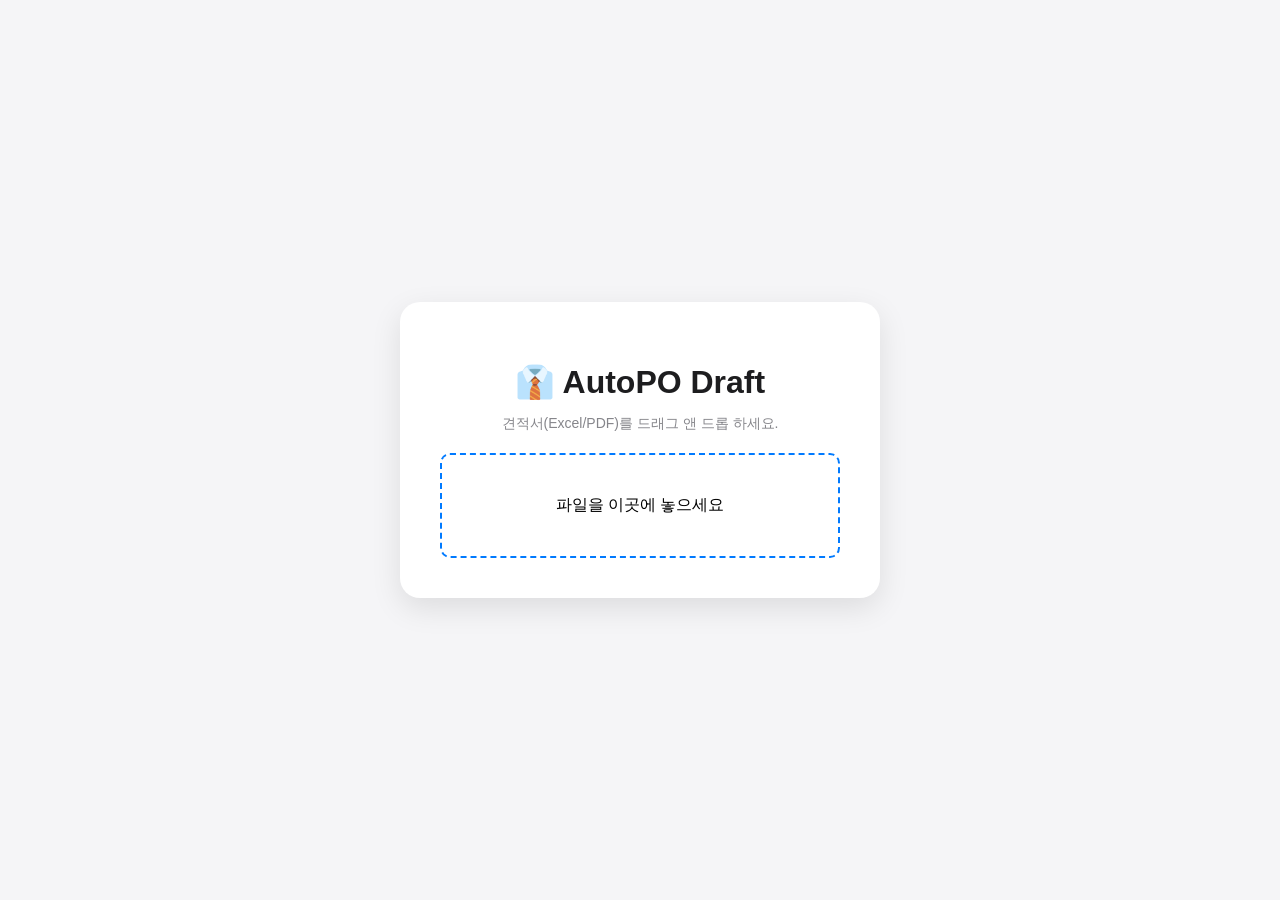
==== web/index.html @ cdefd4e7 "[20260519_feat] Flask 웹 라우팅 및 드래그 앤 드롭 UI 병렬 구현" ====
<!DOCTYPE html>
<html lang="ko">
<head>
    <meta charset="UTF-8">
    <title>AutoPO Draft Master</title>
    <style>
        body { font-family: -apple-system, sans-serif; background: #f5f5f7; display: flex; justify-content: center; align-items: center; height: 100vh; margin: 0; }
        .card { background: white; padding: 40px; border-radius: 20px; box-shadow: 0 10px 30px rgba(0,0,0,0.1); text-align: center; width: 400px; }
        .dropzone { border: 2px dashed #007aff; border-radius: 10px; padding: 40px 20px; cursor: pointer; transition: 0.3s; margin-top: 20px; }
        .dropzone:hover { background: #e8f2ff; }
        h1 { color: #1d1d1f; margin-bottom: 5px; }
        p { color: #86868b; font-size: 14px; }
        #loader { display: none; margin-top: 20px; color: #007aff; font-weight: bold; }
    </style>
</head>
<body>
    <div class="card">
        <h1>👔 AutoPO Draft</h1>
        <p>견적서(Excel/PDF)를 드래그 앤 드롭 하세요.</p>
        <div class="dropzone" id="dropzone">파일을 이곳에 놓으세요</div>
        <div id="loader">변환 중... ⏳</div>
    </div>
    <script>
        const dropzone = document.getElementById('dropzone');
        const loader = document.getElementById('loader');
        
        dropzone.ondragover = e => { e.preventDefault(); dropzone.style.background = '#e8f2ff'; };
        dropzone.ondragleave = e => { e.preventDefault(); dropzone.style.background = 'transparent'; };
        dropzone.ondrop = async e => {
            e.preventDefault();
            dropzone.style.background = 'transparent';
            const file = e.dataTransfer.files[0];
            if (!file) return;
            
            const formData = new FormData();
            formData.append('file', file);
            
            loader.style.display = 'block';
            dropzone.style.display = 'none';
            
            try {
                const res = await fetch('/upload', { method: 'POST', body: formData });
                if (!res.ok) throw new Error("변환 실패");
                const blob = await res.blob();
                const url = window.URL.createObjectURL(blob);
                const a = document.createElement('a');
                a.href = url;
                a.download = "PO_" + file.name;
                a.click();
            } catch (err) {
                alert(err.message);
            } finally {
                loader.style.display = 'none';
                dropzone.style.display = 'block';
            }
        };
    </script>
</body>
</html>
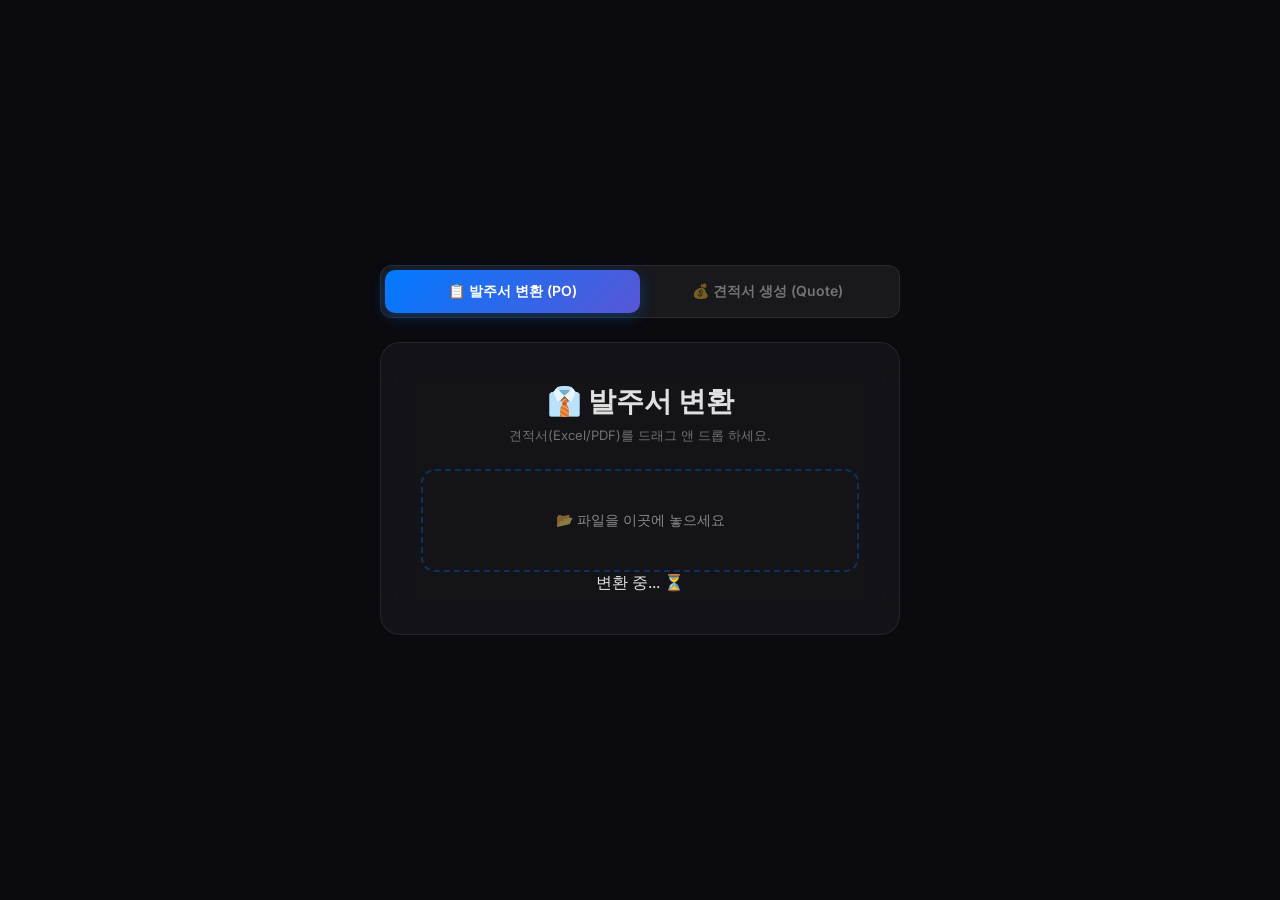
==== commit 1cac269f: "[20260519_feat] 공수산정서→견적서 초안 변환 파이프라인 및 듀얼모드 UI 구현" ====
--- a/web/index.html
+++ b/web/index.html
@@ -2,58 +2,136 @@
 <html lang="ko">
 <head>
     <meta charset="UTF-8">
-    <title>AutoPO Draft Master</title>
+    <meta name="viewport" content="width=device-width, initial-scale=1.0">
+    <title>AutoPO Draft Master 2.0</title>
+    <link href="https://fonts.googleapis.com/css2?family=Inter:wght@400;500;600;700&display=swap" rel="stylesheet">
     <style>
-        body { font-family: -apple-system, sans-serif; background: #f5f5f7; display: flex; justify-content: center; align-items: center; height: 100vh; margin: 0; }
-        .card { background: white; padding: 40px; border-radius: 20px; box-shadow: 0 10px 30px rgba(0,0,0,0.1); text-align: center; width: 400px; }
-        .dropzone { border: 2px dashed #007aff; border-radius: 10px; padding: 40px 20px; cursor: pointer; transition: 0.3s; margin-top: 20px; }
-        .dropzone:hover { background: #e8f2ff; }
-        h1 { color: #1d1d1f; margin-bottom: 5px; }
-        p { color: #86868b; font-size: 14px; }
-        #loader { display: none; margin-top: 20px; color: #007aff; font-weight: bold; }
+        * { margin: 0; padding: 0; box-sizing: border-box; }
+        body { font-family: 'Inter', -apple-system, sans-serif; background: #0a0a0f; color: #e0e0e0; min-height: 100vh; display: flex; justify-content: center; align-items: center; }
+
+        .container { width: 520px; }
+
+        /* 모드 토글 */
+        .mode-toggle { display: flex; background: rgba(255,255,255,0.06); border-radius: 12px; padding: 4px; margin-bottom: 24px; border: 1px solid rgba(255,255,255,0.08); }
+        .mode-btn { flex: 1; padding: 12px; text-align: center; border-radius: 10px; cursor: pointer; font-size: 14px; font-weight: 600; transition: all 0.3s ease; color: rgba(255,255,255,0.4); }
+        .mode-btn.active { background: linear-gradient(135deg, #007aff, #5856d6); color: #fff; box-shadow: 0 4px 15px rgba(0,122,255,0.3); }
+        .mode-btn:hover:not(.active) { color: rgba(255,255,255,0.7); }
+
+        /* 카드 */
+        .card { background: rgba(255,255,255,0.04); backdrop-filter: blur(20px); border: 1px solid rgba(255,255,255,0.08); padding: 40px; border-radius: 20px; text-align: center; transition: all 0.3s ease; }
+        h1 { font-size: 28px; font-weight: 700; margin-bottom: 6px; }
+        .subtitle { color: rgba(255,255,255,0.4); font-size: 13px; margin-bottom: 24px; }
+
+        /* 드롭존 */
+        .dropzone { border: 2px dashed rgba(0,122,255,0.3); border-radius: 14px; padding: 40px 20px; cursor: pointer; transition: all 0.3s ease; font-size: 14px; color: rgba(255,255,255,0.5); }
+        .dropzone:hover { border-color: #007aff; background: rgba(0,122,255,0.05); color: #007aff; }
+        .dropzone.drag-over { border-color: #5856d6; background: rgba(88,86,214,0.1); transform: scale(1.02); }
+
+        /* 단가 입력 */
+        .price-input-wrap { margin-top: 16px; display: none; }
+        .price-input-wrap.show { display: block; }
+        .price-input-wrap label { font-size: 12px; color: rgba(255,255,255,0.5); display: block; margin-bottom: 6px; text-align: left; }
+        .price-input { width: 100%; padding: 12px 16px; background: rgba(255,255,255,0.06); border: 1px solid rgba(255,255,255,0.1); border-radius: 10px; color: #fff; font-size: 16px; font-family: 'Inter', monospace; outline: none; transition: border 0.3s; }
+        .price-input:focus { border-color: #007aff; }
+        .price-hint { font-size: 11px; color: rgba(255,255,255,0.3); text-align: right; margin-top: 4px; }
+
+        /* 상태 */
+        #loader { display: none; margin-top: 20px; color: #007aff; font-weight: 600; font-size: 14px; }
+        #result { display: none; margin-top: 16px; padding: 12px; background: rgba(48,209,88,0.1); border: 1px solid rgba(48,209,88,0.3); border-radius: 10px; color: #30d158; font-size: 13px; }
+
+        /* 모드별 숨기기 */
+        .panel { display: none; }
+        .panel.active { display: block; }
     </style>
 </head>
 <body>
-    <div class="card">
-        <h1>👔 AutoPO Draft</h1>
-        <p>견적서(Excel/PDF)를 드래그 앤 드롭 하세요.</p>
-        <div class="dropzone" id="dropzone">파일을 이곳에 놓으세요</div>
-        <div id="loader">변환 중... ⏳</div>
+    <div class="container">
+        <div class="mode-toggle">
+            <div class="mode-btn active" onclick="switchMode('po')" id="btn-po">📋 발주서 변환 (PO)</div>
+            <div class="mode-btn" onclick="switchMode('quote')" id="btn-quote">💰 견적서 생성 (Quote)</div>
+        </div>
+
+        <!-- PO 모드 -->
+        <div class="panel active" id="panel-po">
+            <div class="card">
+                <h1>👔 발주서 변환</h1>
+                <p class="subtitle">견적서(Excel/PDF)를 드래그 앤 드롭 하세요.</p>
+                <div class="dropzone" id="dropzone-po">📂 파일을 이곳에 놓으세요</div>
+                <div id="loader-po">변환 중... ⏳</div>
+            </div>
+        </div>
+
+        <!-- Quote 모드 -->
+        <div class="panel" id="panel-quote">
+            <div class="card">
+                <h1>💰 견적서 초안 생성</h1>
+                <p class="subtitle">공수산정내역서(Excel)를 드래그 앤 드롭 하세요.</p>
+                <div class="dropzone" id="dropzone-quote">📂 공수산정서를 이곳에 놓으세요</div>
+                <div class="price-input-wrap show">
+                    <label>M/D 단가 (원)</label>
+                    <input type="text" class="price-input" id="unitPrice" value="1,350,000" placeholder="예: 1,350,000">
+                    <div class="price-hint">항목별 공수 × 단가 = 금액 자동 계산</div>
+                </div>
+                <div id="loader-quote">변환 중... ⏳</div>
+            </div>
+        </div>
     </div>
+
     <script>
-        const dropzone = document.getElementById('dropzone');
-        const loader = document.getElementById('loader');
-        
-        dropzone.ondragover = e => { e.preventDefault(); dropzone.style.background = '#e8f2ff'; };
-        dropzone.ondragleave = e => { e.preventDefault(); dropzone.style.background = 'transparent'; };
-        dropzone.ondrop = async e => {
-            e.preventDefault();
-            dropzone.style.background = 'transparent';
-            const file = e.dataTransfer.files[0];
-            if (!file) return;
-            
-            const formData = new FormData();
-            formData.append('file', file);
-            
-            loader.style.display = 'block';
-            dropzone.style.display = 'none';
-            
-            try {
-                const res = await fetch('/upload', { method: 'POST', body: formData });
-                if (!res.ok) throw new Error("변환 실패");
-                const blob = await res.blob();
-                const url = window.URL.createObjectURL(blob);
-                const a = document.createElement('a');
-                a.href = url;
-                a.download = "PO_" + file.name;
-                a.click();
-            } catch (err) {
-                alert(err.message);
-            } finally {
-                loader.style.display = 'none';
-                dropzone.style.display = 'block';
-            }
-        };
+        function switchMode(mode) {
+            document.querySelectorAll('.panel').forEach(p => p.classList.remove('active'));
+            document.querySelectorAll('.mode-btn').forEach(b => b.classList.remove('active'));
+            document.getElementById('panel-' + mode).classList.add('active');
+            document.getElementById('btn-' + mode).classList.add('active');
+        }
+
+        // PO 드롭존
+        const dzPO = document.getElementById('dropzone-po');
+        const loaderPO = document.getElementById('loader-po');
+        setupDropzone(dzPO, loaderPO, '/upload', 'PO_');
+
+        // Quote 드롭존
+        const dzQuote = document.getElementById('dropzone-quote');
+        const loaderQuote = document.getElementById('loader-quote');
+        setupDropzone(dzQuote, loaderQuote, '/upload_quote', '견적초안_', true);
+
+        function setupDropzone(dz, loader, endpoint, prefix, needsPrice) {
+            dz.ondragover = e => { e.preventDefault(); dz.classList.add('drag-over'); };
+            dz.ondragleave = e => { e.preventDefault(); dz.classList.remove('drag-over'); };
+            dz.ondrop = async e => {
+                e.preventDefault();
+                dz.classList.remove('drag-over');
+                const file = e.dataTransfer.files[0];
+                if (!file) return;
+
+                const formData = new FormData();
+                formData.append('file', file);
+
+                if (needsPrice) {
+                    const raw = document.getElementById('unitPrice').value.replace(/,/g, '');
+                    formData.append('unit_price', raw);
+                }
+
+                loader.style.display = 'block';
+                dz.style.display = 'none';
+
+                try {
+                    const res = await fetch(endpoint, { method: 'POST', body: formData });
+                    if (!res.ok) { const err = await res.json(); throw new Error(err.error || '변환 실패'); }
+                    const blob = await res.blob();
+                    const url = window.URL.createObjectURL(blob);
+                    const a = document.createElement('a');
+                    a.href = url;
+                    a.download = prefix + file.name;
+                    a.click();
+                } catch (err) {
+                    alert('❌ ' + err.message);
+                } finally {
+                    loader.style.display = 'none';
+                    dz.style.display = 'block';
+                }
+            };
+        }
     </script>
 </body>
 </html>
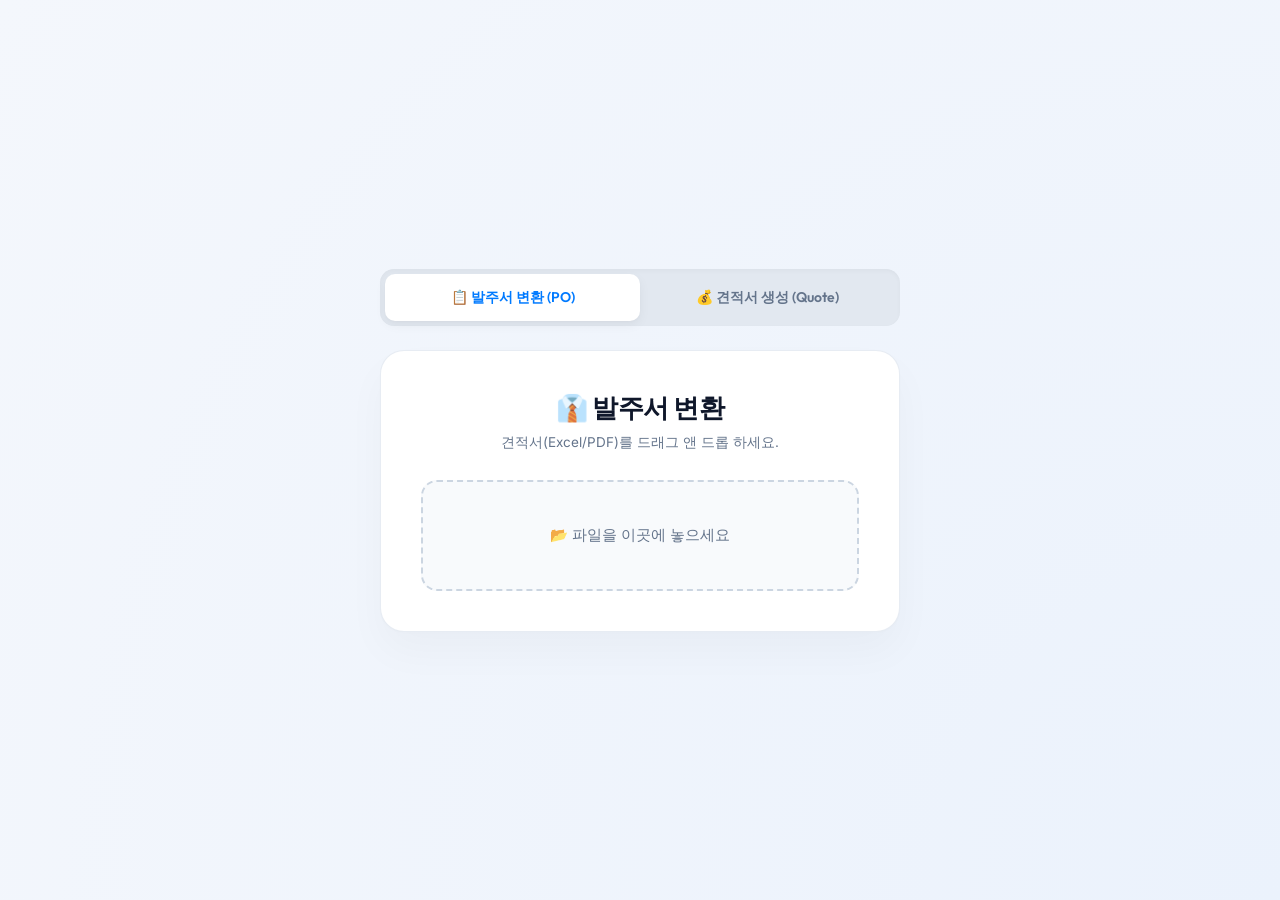
==== commit 24f1784d: "feat: 가온아이 공식 템플릿 기반 견적서 동적 변환 엔진 구축 및 NFD 한글 깨짐 정화, Sheet 2 무가공 시트 복제, 표 깨짐 방지 구현" ====
--- a/web/index.html
+++ b/web/index.html
@@ -4,40 +4,160 @@
     <meta charset="UTF-8">
     <meta name="viewport" content="width=device-width, initial-scale=1.0">
     <title>AutoPO Draft Master 2.0</title>
-    <link href="https://fonts.googleapis.com/css2?family=Inter:wght@400;500;600;700&display=swap" rel="stylesheet">
+    <link href="https://fonts.googleapis.com/css2?family=Outfit:wght@400;500;600;700&family=Inter:wght@400;500;600&display=swap" rel="stylesheet">
     <style>
         * { margin: 0; padding: 0; box-sizing: border-box; }
-        body { font-family: 'Inter', -apple-system, sans-serif; background: #0a0a0f; color: #e0e0e0; min-height: 100vh; display: flex; justify-content: center; align-items: center; }
+        body { 
+            font-family: 'Inter', -apple-system, sans-serif; 
+            background: radial-gradient(circle at 100% 100%, #EBF2FC 0%, #F4F7FC 100%); 
+            color: #334155; 
+            min-height: 100vh; 
+            display: flex; 
+            justify-content: center; 
+            align-items: center; 
+            padding: 20px;
+        }
 
         .container { width: 520px; }
 
         /* 모드 토글 */
-        .mode-toggle { display: flex; background: rgba(255,255,255,0.06); border-radius: 12px; padding: 4px; margin-bottom: 24px; border: 1px solid rgba(255,255,255,0.08); }
-        .mode-btn { flex: 1; padding: 12px; text-align: center; border-radius: 10px; cursor: pointer; font-size: 14px; font-weight: 600; transition: all 0.3s ease; color: rgba(255,255,255,0.4); }
-        .mode-btn.active { background: linear-gradient(135deg, #007aff, #5856d6); color: #fff; box-shadow: 0 4px 15px rgba(0,122,255,0.3); }
-        .mode-btn:hover:not(.active) { color: rgba(255,255,255,0.7); }
+        .mode-toggle { 
+            display: flex; 
+            background: #E2E8F0; 
+            border-radius: 14px; 
+            padding: 5px; 
+            margin-bottom: 24px; 
+            box-shadow: inset 0 2px 4px rgba(0,0,0,0.03);
+        }
+        .mode-btn { 
+            flex: 1; 
+            padding: 14px; 
+            text-align: center; 
+            border-radius: 10px; 
+            cursor: pointer; 
+            font-family: 'Outfit', sans-serif;
+            font-size: 14px; 
+            font-weight: 600; 
+            transition: all 0.25s cubic-bezier(0.4, 0, 0.2, 1); 
+            color: #64748B; 
+        }
+        .mode-btn.active { 
+            background: #ffffff; 
+            color: #007aff; 
+            box-shadow: 0 4px 12px rgba(0,0,0,0.05), 0 1px 3px rgba(0,0,0,0.02); 
+        }
+        .mode-btn:hover:not(.active) { color: #334155; }
 
         /* 카드 */
-        .card { background: rgba(255,255,255,0.04); backdrop-filter: blur(20px); border: 1px solid rgba(255,255,255,0.08); padding: 40px; border-radius: 20px; text-align: center; transition: all 0.3s ease; }
-        h1 { font-size: 28px; font-weight: 700; margin-bottom: 6px; }
-        .subtitle { color: rgba(255,255,255,0.4); font-size: 13px; margin-bottom: 24px; }
+        .card { 
+            background: #ffffff; 
+            border: 1px solid rgba(226, 232, 240, 0.8); 
+            padding: 40px; 
+            border-radius: 24px; 
+            text-align: center; 
+            box-shadow: 0 20px 40px rgba(0,0,0,0.03), 0 1px 3px rgba(0,0,0,0.01); 
+            transition: transform 0.3s ease, box-shadow 0.3s ease;
+        }
+        .card:hover {
+            transform: translateY(-2px);
+            box-shadow: 0 24px 48px rgba(0,0,0,0.04), 0 1px 4px rgba(0,0,0,0.01);
+        }
+        
+        h1 { 
+            font-family: 'Outfit', sans-serif;
+            font-size: 26px; 
+            font-weight: 700; 
+            color: #0F172A;
+            margin-bottom: 8px; 
+            letter-spacing: -0.5px;
+        }
+        .subtitle { 
+            color: #64748B; 
+            font-size: 13.5px; 
+            margin-bottom: 28px; 
+        }
 
         /* 드롭존 */
-        .dropzone { border: 2px dashed rgba(0,122,255,0.3); border-radius: 14px; padding: 40px 20px; cursor: pointer; transition: all 0.3s ease; font-size: 14px; color: rgba(255,255,255,0.5); }
-        .dropzone:hover { border-color: #007aff; background: rgba(0,122,255,0.05); color: #007aff; }
-        .dropzone.drag-over { border-color: #5856d6; background: rgba(88,86,214,0.1); transform: scale(1.02); }
+        .dropzone { 
+            border: 2px dashed #CBD5E1; 
+            border-radius: 16px; 
+            padding: 44px 20px; 
+            cursor: pointer; 
+            transition: all 0.25s cubic-bezier(0.4, 0, 0.2, 1); 
+            font-size: 14.5px; 
+            font-weight: 500;
+            color: #64748B; 
+            background: #F8FAFC;
+        }
+        .dropzone:hover { 
+            border-color: #007aff; 
+            background: #F0F6FF; 
+            color: #007aff; 
+        }
+        .dropzone.drag-over { 
+            border-color: #0051FF; 
+            background: #E6F0FF; 
+            transform: scale(1.01); 
+            color: #0051FF;
+        }
 
         /* 단가 입력 */
-        .price-input-wrap { margin-top: 16px; display: none; }
+        .price-input-wrap { margin-top: 20px; display: none; }
         .price-input-wrap.show { display: block; }
-        .price-input-wrap label { font-size: 12px; color: rgba(255,255,255,0.5); display: block; margin-bottom: 6px; text-align: left; }
-        .price-input { width: 100%; padding: 12px 16px; background: rgba(255,255,255,0.06); border: 1px solid rgba(255,255,255,0.1); border-radius: 10px; color: #fff; font-size: 16px; font-family: 'Inter', monospace; outline: none; transition: border 0.3s; }
-        .price-input:focus { border-color: #007aff; }
-        .price-hint { font-size: 11px; color: rgba(255,255,255,0.3); text-align: right; margin-top: 4px; }
-
-        /* 상태 */
-        #loader { display: none; margin-top: 20px; color: #007aff; font-weight: 600; font-size: 14px; }
-        #result { display: none; margin-top: 16px; padding: 12px; background: rgba(48,209,88,0.1); border: 1px solid rgba(48,209,88,0.3); border-radius: 10px; color: #30d158; font-size: 13px; }
+        .price-input-wrap label { 
+            font-size: 12px; 
+            font-weight: 600;
+            color: #475569; 
+            display: block; 
+            margin-bottom: 8px; 
+            text-align: left; 
+            text-transform: uppercase;
+            letter-spacing: 0.5px;
+        }
+        .price-input { 
+            width: 100%; 
+            padding: 13px 16px; 
+            background: #F8FAFC; 
+            border: 1px solid #E2E8F0; 
+            border-radius: 12px; 
+            color: #0F172A; 
+            font-size: 15px; 
+            font-family: 'Inter', monospace; 
+            font-weight: 500;
+            outline: none; 
+            transition: all 0.2s ease; 
+        }
+        .price-input:focus { 
+            border-color: #007aff; 
+            background: #ffffff;
+            box-shadow: 0 0 0 3px rgba(0, 122, 255, 0.12);
+        }
+        .price-hint { font-size: 11.5px; color: #94A3B8; text-align: right; margin-top: 6px; }
+
+        /* 로딩 스피너 및 진행 상태 */
+        .loader-container {
+            display: none;
+            margin-top: 24px;
+            text-align: center;
+        }
+        .spinner {
+            width: 28px;
+            height: 28px;
+            border: 3px solid rgba(0, 122, 255, 0.15);
+            border-radius: 50%;
+            border-top-color: #007aff;
+            animation: spin 0.8s linear infinite;
+            display: inline-block;
+            margin-bottom: 10px;
+        }
+        .loader-text {
+            font-size: 13.5px;
+            font-weight: 600;
+            color: #007aff;
+        }
+        @keyframes spin {
+            to { transform: rotate(360deg); }
+        }
 
         /* 모드별 숨기기 */
         .panel { display: none; }
@@ -57,7 +177,10 @@
                 <h1>👔 발주서 변환</h1>
                 <p class="subtitle">견적서(Excel/PDF)를 드래그 앤 드롭 하세요.</p>
                 <div class="dropzone" id="dropzone-po">📂 파일을 이곳에 놓으세요</div>
-                <div id="loader-po">변환 중... ⏳</div>
+                <div class="loader-container" id="loader-po">
+                    <div class="spinner"></div>
+                    <div class="loader-text">변환 중... ⏳</div>
+                </div>
             </div>
         </div>
 
@@ -72,12 +195,26 @@
                     <input type="text" class="price-input" id="unitPrice" value="1,350,000" placeholder="예: 1,350,000">
                     <div class="price-hint">항목별 공수 × 단가 = 금액 자동 계산</div>
                 </div>
-                <div id="loader-quote">변환 중... ⏳</div>
+                <div class="loader-container" id="loader-quote">
+                    <div class="spinner"></div>
+                    <div class="loader-text">변환 중... ⏳</div>
+                </div>
             </div>
         </div>
     </div>
 
     <script>
+        // 천단위 콤마 실시간 마스킹
+        const priceInput = document.getElementById('unitPrice');
+        priceInput.addEventListener('input', (e) => {
+            let val = e.target.value.replace(/[^0-9]/g, '');
+            if (val) {
+                e.target.value = Number(val).toLocaleString();
+            } else {
+                e.target.value = '';
+            }
+        });
+
         function switchMode(mode) {
             document.querySelectorAll('.panel').forEach(p => p.classList.remove('active'));
             document.querySelectorAll('.mode-btn').forEach(b => b.classList.remove('active'));
@@ -123,7 +260,13 @@
                     const a = document.createElement('a');
                     a.href = url;
                     a.download = prefix + file.name;
+                    a.style.display = 'none';
+                    document.body.appendChild(a);
                     a.click();
+                    setTimeout(() => {
+                        document.body.removeChild(a);
+                        window.URL.revokeObjectURL(url);
+                    }, 15000);
                 } catch (err) {
                     alert('❌ ' + err.message);
                 } finally {
